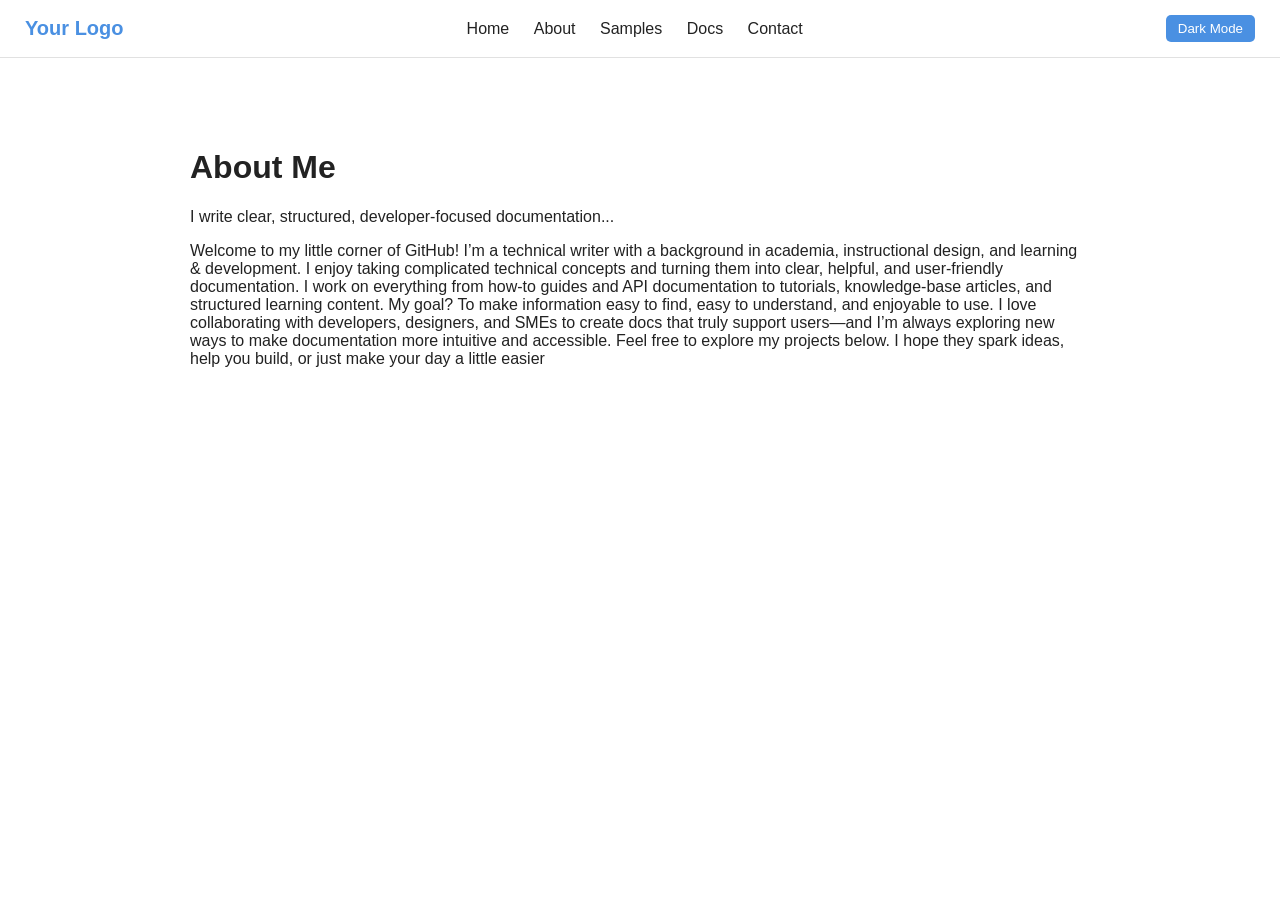
==== about.html @ 479ef6aa "Update about.html" ====
<!DOCTYPE html>
<html>
<head>
  <title>About Me</title>
  <link rel="stylesheet" href="assets/style.css">
  <script src="assets/script.js"></script>
</head>

<body>
  <nav>
    <div class="logo">Your Logo</div>
    <div class="links">
      <a href="index.html">Home</a>
      <a href="about.html">About</a>
      <a href="samples.html">Samples</a>
      <a href="docs.html">Docs</a>
      <a href="contact.html">Contact</a>
    </div>
    <button class="toggle-btn" onclick="toggleMode()">Dark Mode</button>
  </nav>

  <div class="container">
    <h1>About Me</h1>
    <p>I write clear, structured, developer-focused documentation...</p>
    <p>Welcome to my little corner of GitHub! I’m a technical writer with a background in academia, instructional design, and learning & development. I enjoy taking complicated technical concepts and turning them into clear, helpful, and user‑friendly documentation.

I work on everything from how‑to guides and API documentation to tutorials, knowledge‑base articles, and structured learning content.

My goal? To make information easy to find, easy to understand, and enjoyable to use.

I love collaborating with developers, designers, and SMEs to create docs that truly support users—and I’m always exploring new ways to make documentation more intuitive and accessible. Feel free to explore my projects below. I hope they spark ideas, help you build, or just make your day a little easier</p>
  </div>
</body>
</html>
---- assets/style.css ----
/* ---------- GLOBAL ---------- */

:root {
  --bg: #ffffff;
  --text: #222222;
  --card-bg: #f9f9f9;
  --accent: #4a90e2;
  --nav-bg: #ffffff;
}

.dark {
  --bg: #181818;
  --text: #f5f5f5;
  --card-bg: #212121;
  --nav-bg: #202020;
}

body {
  margin: 0;
  font-family: Arial, sans-serif;
  background: var(--bg);
  color: var(--text);
  transition: background 0.3s, color 0.3s;
}

/* ---------- NAVIGATION ---------- */

nav {
  background: var(--nav-bg);
  padding: 15px 25px;
  border-bottom: 1px solid #e1e1e1;
  display: flex;
  align-items: center;
  justify-content: space-between;
}

nav .links a {
  margin-right: 20px;
  text-decoration: none;
  color: var(--text);
  font-size: 16px;
}

nav .links a:hover {
  color: var(--accent);
}

/* ---------- LOGO ---------- */

.logo {
  font-size: 20px;
  font-weight: bold;
  color: var(--accent);
}

/* ---------- TOGGLE ---------- */

.toggle-btn {
  padding: 6px 12px;
  background: var(--accent);
  border: none;
  color: #fff;
  border-radius: 5px;
  cursor: pointer;
}

/* ---------- CONTAINER ---------- */

.container {
  max-width: 900px;
  margin: 50px auto;
  padding: 20px;
  animation: fadeIn 0.6s ease;
}

@keyframes fadeIn {
  from { opacity: 0; transform: translateY(10px); }
  to { opacity: 1; transform: translateY(0); }
}

/* ---------- CARDS ---------- */

.card {
  background: var(--card-bg);
  padding: 20px;
  margin-bottom: 20px;
  border-radius: 10px;
  box-shadow: 0px 0px 8px rgba(0,0,0,0.05);
  transition: transform 0.2s ease;
}

.card:hover {
  transform: translateY(-3px);
}

/* ---------- FOOTER ---------- */

footer {
  text-align: center;
  padding: 30px;
  font-size: 14px;
  opacity: 0.7;
}
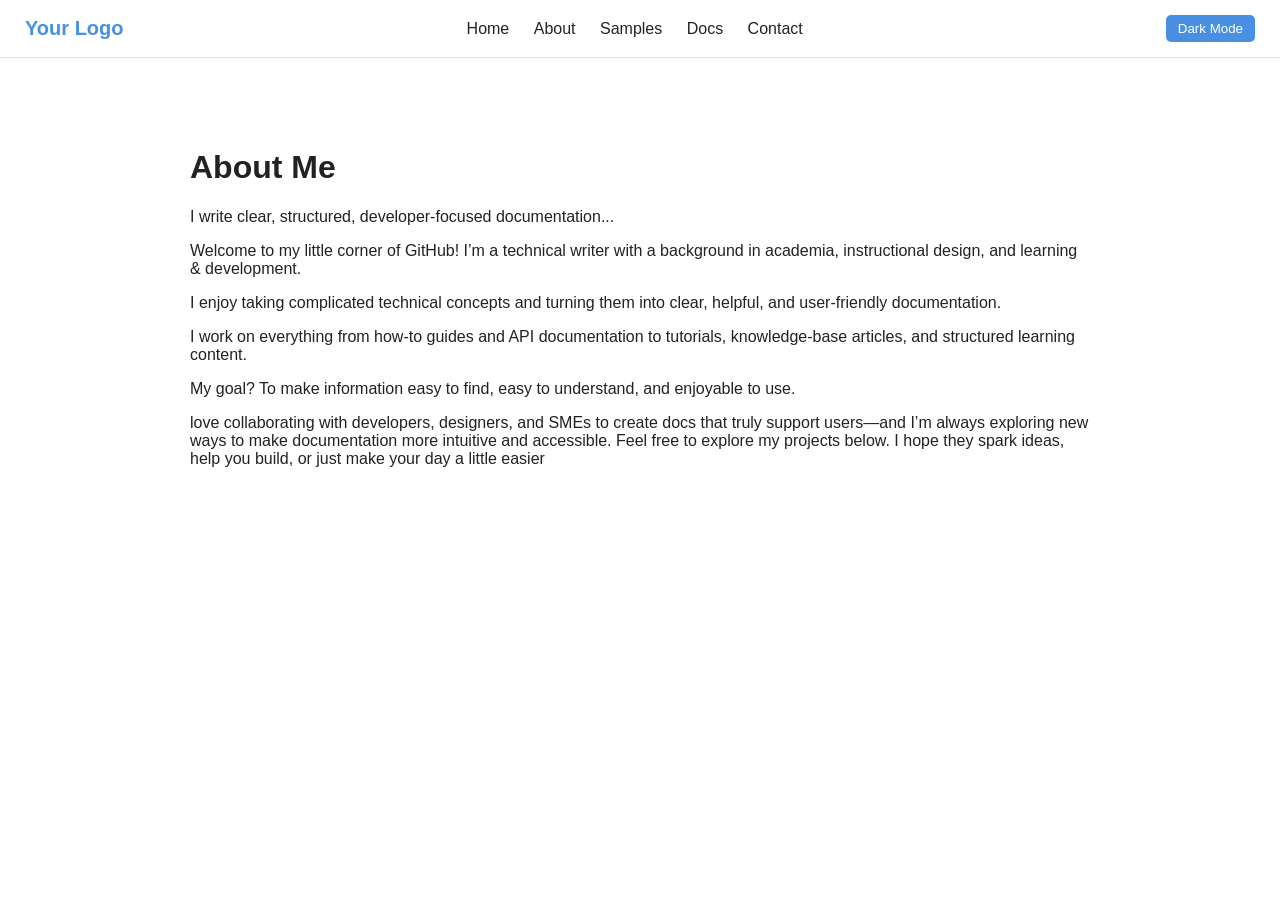
==== commit 05fb3daa: "Update about.html" ====
--- a/about.html
+++ b/about.html
@@ -22,13 +22,14 @@
   <div class="container">
     <h1>About Me</h1>
     <p>I write clear, structured, developer-focused documentation...</p>
-    <p>Welcome to my little corner of GitHub! I’m a technical writer with a background in academia, instructional design, and learning & development. I enjoy taking complicated technical concepts and turning them into clear, helpful, and user‑friendly documentation.
+    <p>Welcome to my little corner of GitHub! I’m a technical writer with a background in academia, instructional design, and learning & development.</p>
+<p>I enjoy taking complicated technical concepts and turning them into clear, helpful, and user‑friendly documentation.</p>
 
-I work on everything from how‑to guides and API documentation to tutorials, knowledge‑base articles, and structured learning content.
+<p>I work on everything from how‑to guides and API documentation to tutorials, knowledge‑base articles, and structured learning content.</p>
 
-My goal? To make information easy to find, easy to understand, and enjoyable to use.
+<p>My goal? To make information easy to find, easy to understand, and enjoyable to use.</p>
 
-I love collaborating with developers, designers, and SMEs to create docs that truly support users—and I’m always exploring new ways to make documentation more intuitive and accessible. Feel free to explore my projects below. I hope they spark ideas, help you build, or just make your day a little easier</p>
+<pI> love collaborating with developers, designers, and SMEs to create docs that truly support users—and I’m always exploring new ways to make documentation more intuitive and accessible. Feel free to explore my projects below. I hope they spark ideas, help you build, or just make your day a little easier</p>
   </div>
 </body>
 </html>
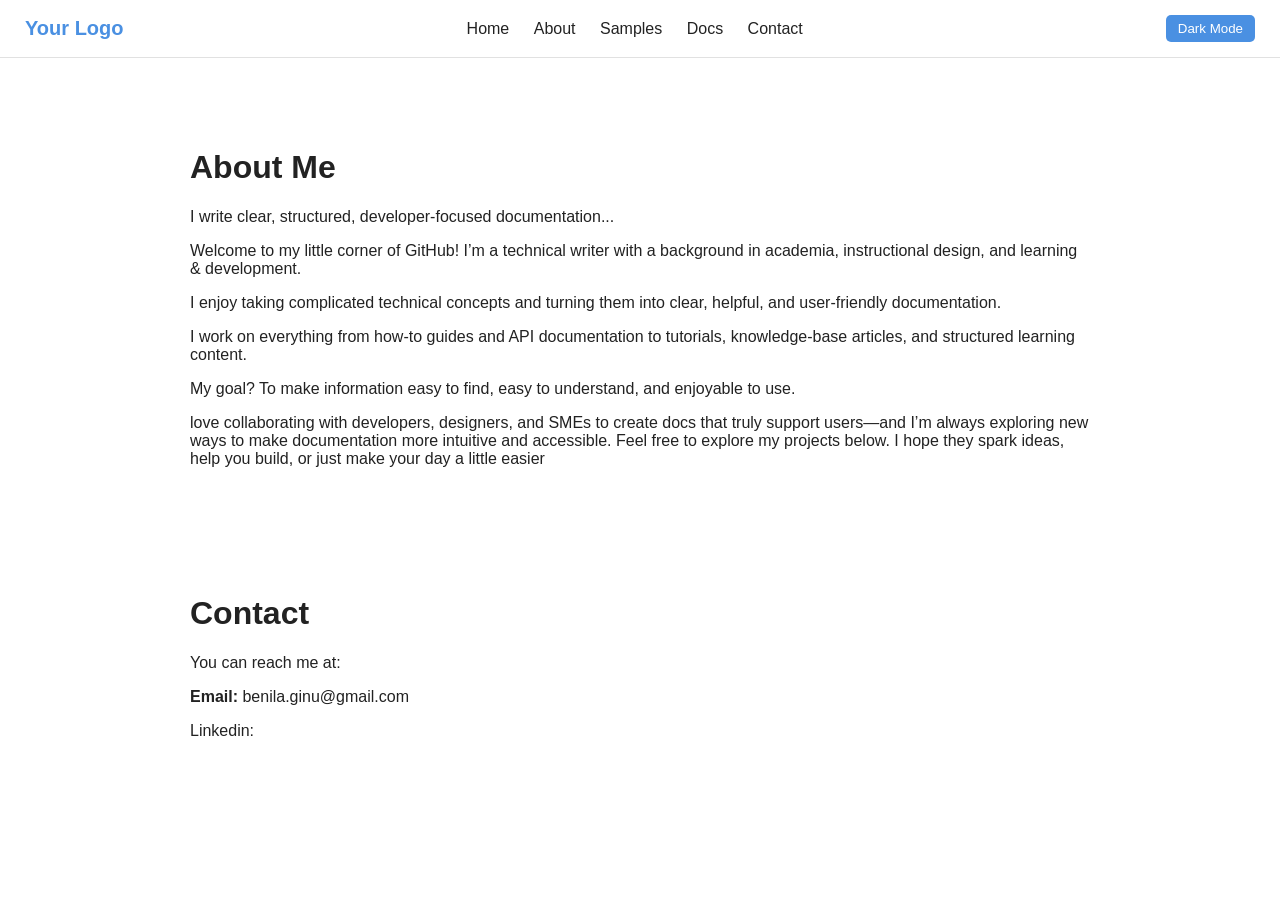
==== commit 58b6fc2d: "Update about.html" ====
--- a/about.html
+++ b/about.html
@@ -31,5 +31,13 @@
 
 <pI> love collaborating with developers, designers, and SMEs to create docs that truly support users—and I’m always exploring new ways to make documentation more intuitive and accessible. Feel free to explore my projects below. I hope they spark ideas, help you build, or just make your day a little easier</p>
   </div>
+
+  
+  <div class="container">
+    <h1>Contact</h1>
+    <p>You can reach me at:</p>
+    <p><strong>Email:</strong> benila.ginu@gmail.com</p>
+    <p<strong>Linkedin:</o>
+  </div>
 </body>
 </html>
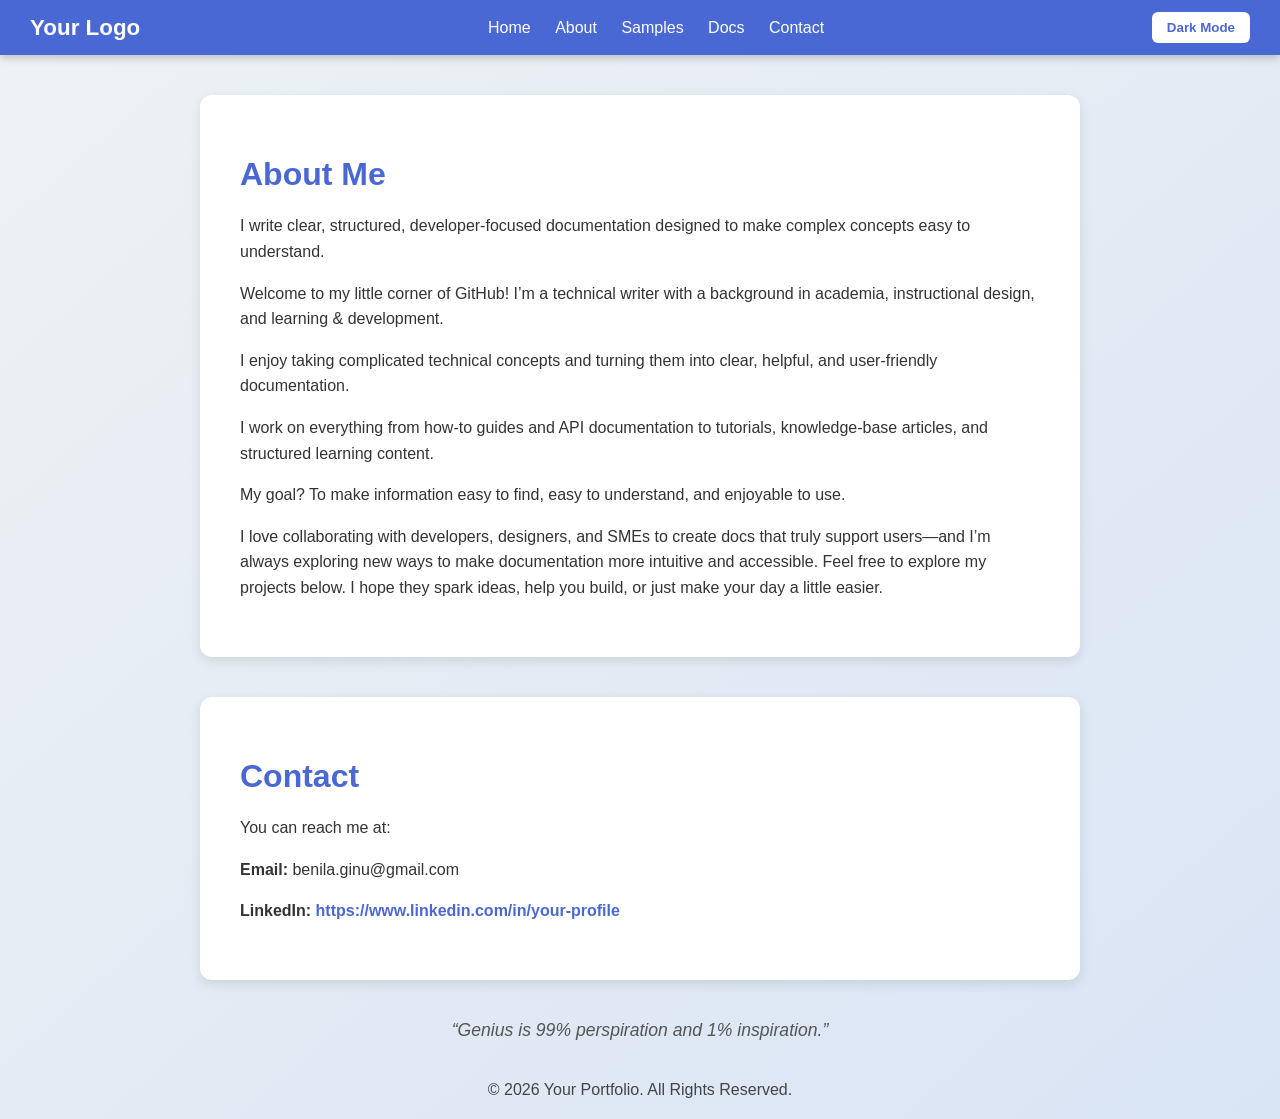
==== commit 81054bbc: "Update about.html" ====
--- a/about.html
+++ b/about.html
@@ -1,43 +1,160 @@
 <!DOCTYPE html>
-<html>
+<html lang="en">
 <head>
-  <title>About Me</title>
-  <link rel="stylesheet" href="assets/style.css">
-  <script src="assets/script.js"></script>
+    <meta charset="UTF-8">
+    <title>About Me</title>
+
+    <!-- Aesthetic Internal Styling -->
+    <style>
+        body {
+            margin: 0;
+            font-family: "Segoe UI", Arial, sans-serif;
+            background: linear-gradient(to bottom right, #eef2f3, #d9e4f5);
+            color: #333;
+        }
+
+        nav {
+            display: flex;
+            justify-content: space-between;
+            align-items: center;
+            background: #4a68d3;
+            padding: 12px 30px;
+            color: white;
+            box-shadow: 0 3px 8px rgba(0,0,0,0.2);
+            position: sticky;
+            top: 0;
+            z-index: 10;
+        }
+
+        nav .logo {
+            font-size: 1.4rem;
+            font-weight: bold;
+        }
+
+        nav .links a {
+            margin-left: 20px;
+            color: white;
+            text-decoration: none;
+            font-weight: 500;
+        }
+
+        nav .links a:hover {
+            text-decoration: underline;
+        }
+
+        nav .toggle-btn {
+            background: white;
+            border: none;
+            padding: 8px 15px;
+            border-radius: 6px;
+            cursor: pointer;
+            font-weight: 600;
+            color: #4a68d3;
+        }
+
+        .container {
+            max-width: 800px;
+            background: white;
+            margin: 40px auto;
+            padding: 40px;
+            border-radius: 12px;
+            box-shadow: 0 4px 12px rgba(0,0,0,0.1);
+        }
+
+        h1 {
+            color: #4a68d3;
+            margin-bottom: 20px;
+        }
+
+        p {
+            line-height: 1.6;
+            margin-bottom: 16px;
+        }
+
+        .contact-details p strong {
+            color: #333;
+        }
+
+        .footer-quote {
+            text-align: center;
+            margin: 40px 0 20px;
+            font-style: italic;
+            font-size: 1.1rem;
+            color: #555;
+        }
+
+        footer {
+            text-align: center;
+            padding: 20px;
+            color: #444;
+        }
+    </style>
+
+    <script>
+        // Simple Light/Dark Mode Toggle
+        function toggleMode() {
+            document.body.classList.toggle("dark-mode");
+        }
+    </script>
 </head>
 
 <body>
-  <nav>
-    <div class="logo">Your Logo</div>
-    <div class="links">
-      <a href="index.html">Home</a>
-      <a href="about.html">About</a>
-      <a href="samples.html">Samples</a>
-      <a href="docs.html">Docs</a>
-      <a href="contact.html">Contact</a>
+
+    <!-- Navigation Bar -->
+    <nav>
+        <div class="logo">Your Logo</div>
+
+        <div class="links">
+            <a href="index.html">Home</a>
+            <a href="about.html">About</a>
+            <a href="samples.html">Samples</a>
+            <a href="docs.html">Docs</a>
+            <a href="contact.html">Contact</a>
+        </div>
+
+        <button class="toggle-btn" onclick="toggleMode()">Dark Mode</button>
+    </nav>
+
+    <!-- ABOUT ME SECTION -->
+    <div class="container">
+        <h1>About Me</h1>
+
+        <p>I write clear, structured, developer-focused documentation designed to make complex concepts easy to understand.</p>
+
+        <p>Welcome to my little corner of GitHub! I’m a technical writer with a background in academia, instructional design, and learning & development.</p>
+
+        <p>I enjoy taking complicated technical concepts and turning them into clear, helpful, and user‑friendly documentation.</p>
+
+        <p>I work on everything from how‑to guides and API documentation to tutorials, knowledge‑base articles, and structured learning content.</p>
+
+        <p>My goal? To make information easy to find, easy to understand, and enjoyable to use.</p>
+
+        <p>I love collaborating with developers, designers, and SMEs to create docs that truly support users—and I’m always exploring new ways to make documentation more intuitive and accessible. Feel free to explore my projects below. I hope they spark ideas, help you build, or just make your day a little easier.</p>
     </div>
-    <button class="toggle-btn" onclick="toggleMode()">Dark Mode</button>
-  </nav>
 
-  <div class="container">
-    <h1>About Me</h1>
-    <p>I write clear, structured, developer-focused documentation...</p>
-    <p>Welcome to my little corner of GitHub! I’m a technical writer with a background in academia, instructional design, and learning & development.</p>
-<p>I enjoy taking complicated technical concepts and turning them into clear, helpful, and user‑friendly documentation.</p>
+    <!-- CONTACT SECTION -->
+    <div class="container contact-details">
+        <h1>Contact</h1>
 
-<p>I work on everything from how‑to guides and API documentation to tutorials, knowledge‑base articles, and structured learning content.</p>
+        <p>You can reach me at:</p>
 
-<p>My goal? To make information easy to find, easy to understand, and enjoyable to use.</p>
+        <p><strong>Email:</strong> benila.ginu@gmail.com</p>
 
-<pI> love collaborating with developers, designers, and SMEs to create docs that truly support users—and I’m always exploring new ways to make documentation more intuitive and accessible. Feel free to explore my projects below. I hope they spark ideas, help you build, or just make your day a little easier</p>
-  </div>
+        <p><strong>LinkedIn:</strong> 
+            <a href="#" style="color:#4a68d3; font-weight:600; text-decoration:none;">
+                https://www.linkedin.com/in/your-profile
+            </a>
+        </p>
+    </div>
 
-  
-  <div class="container">
-    <h1>Contact</h1>
-    <p>You can reach me at:</p>
-    <p><strong>Email:</strong> benila.ginu@gmail.com</p>
-    <p<strong>Linkedin:</o>
-  </div>
+    <!-- Closing Quote -->
+    <div class="footer-quote">
+        “Genius is 99% perspiration and 1% inspiration.”
+    </div>
+
+    <footer>
+        © 2026 Your Portfolio. All Rights Reserved.
+    </footer>
+
 </body>
 </html>
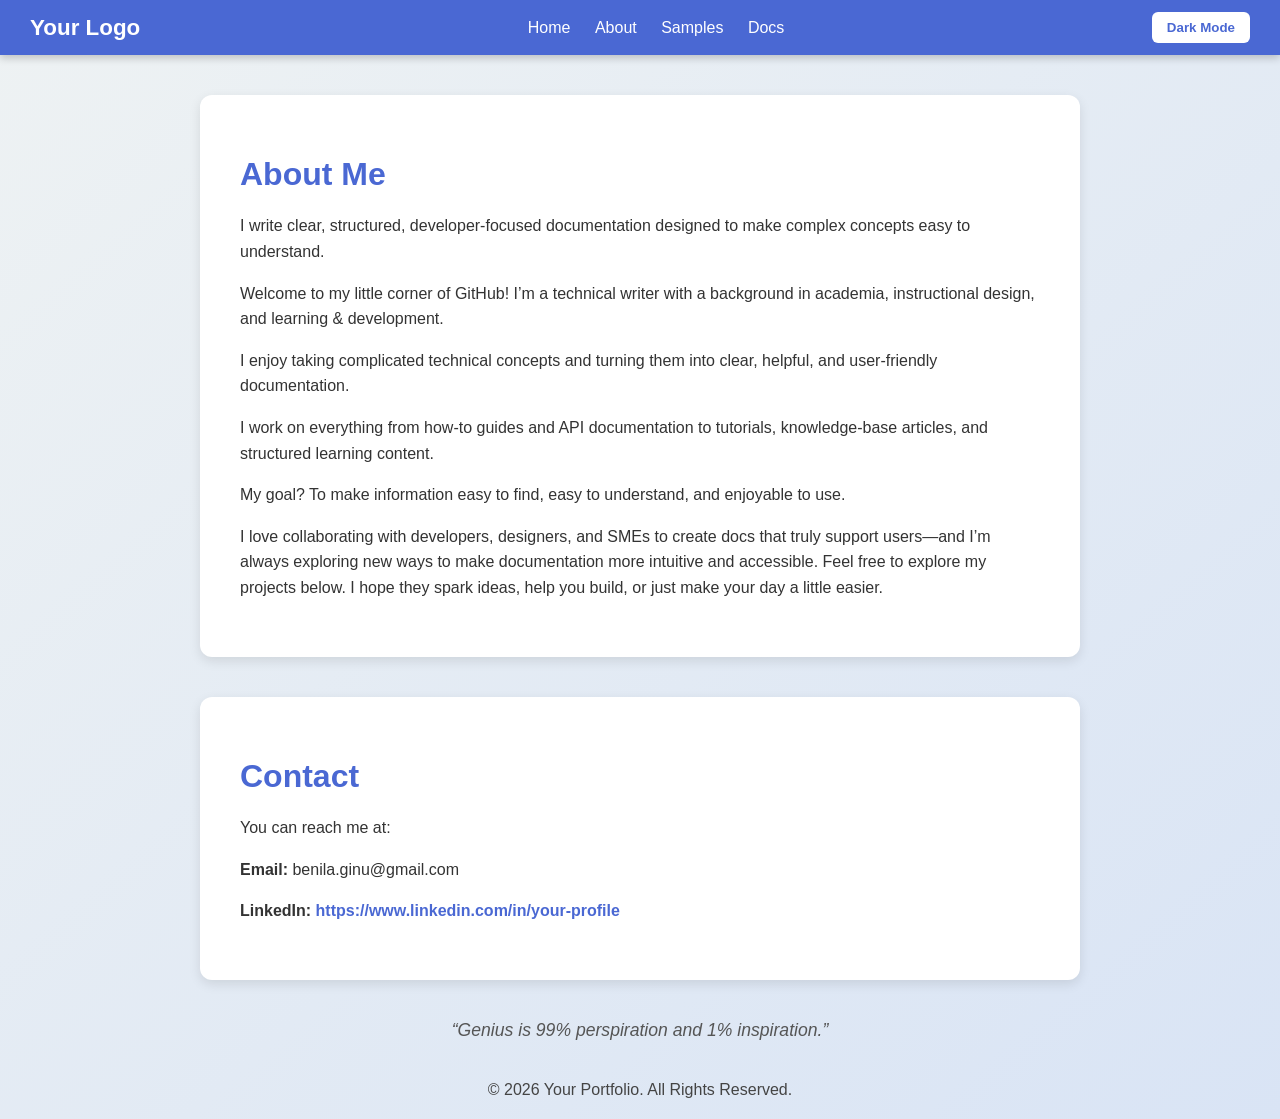
==== commit a2008b49: "Update about.html" ====
--- a/about.html
+++ b/about.html
@@ -109,7 +109,6 @@
             <a href="about.html">About</a>
             <a href="samples.html">Samples</a>
             <a href="docs.html">Docs</a>
-            <a href="contact.html">Contact</a>
         </div>
 
         <button class="toggle-btn" onclick="toggleMode()">Dark Mode</button>
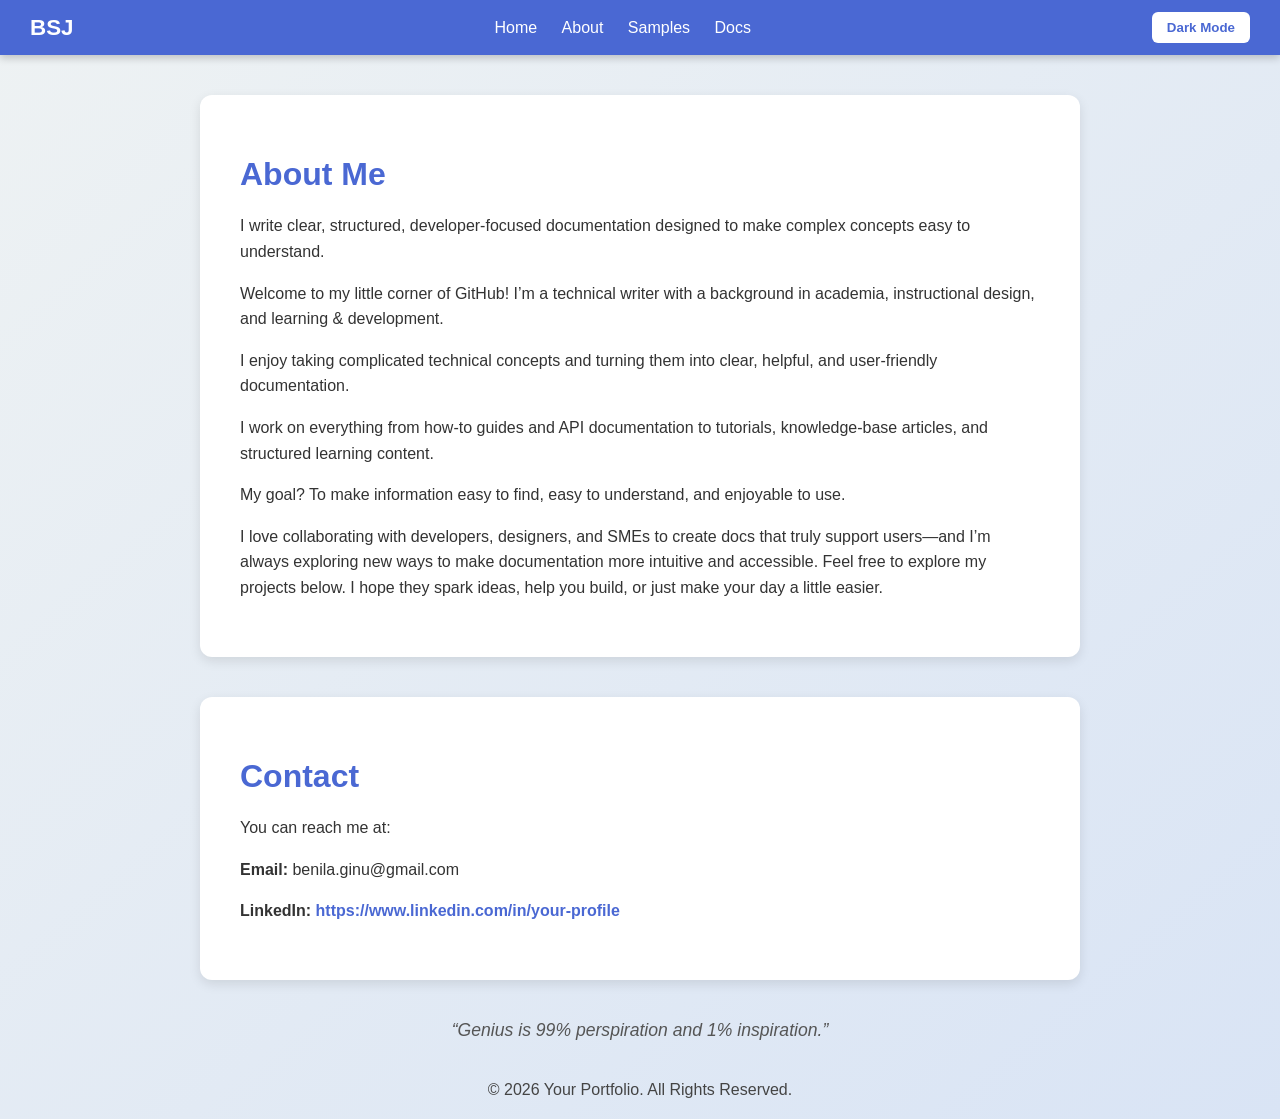
==== commit 60a150d7: "Update about.html" ====
--- a/about.html
+++ b/about.html
@@ -102,7 +102,7 @@
 
     <!-- Navigation Bar -->
     <nav>
-        <div class="logo">Your Logo</div>
+        <div class="logo">BSJ</div>
 
         <div class="links">
             <a href="index.html">Home</a>
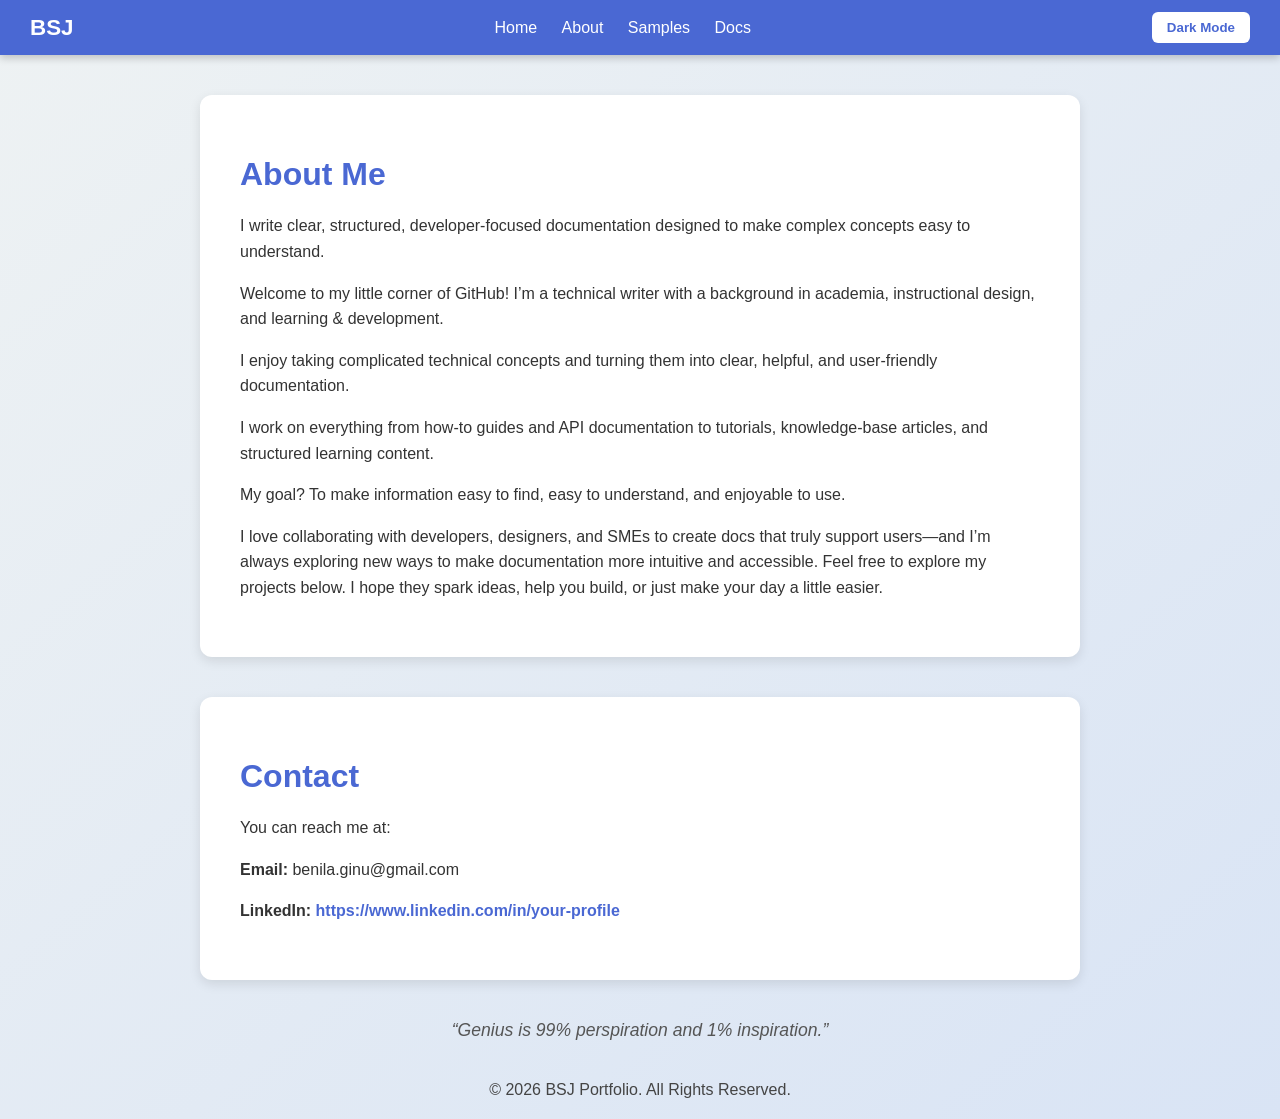
==== commit 68f3a8b9: "Update about.html" ====
--- a/about.html
+++ b/about.html
@@ -152,7 +152,7 @@
     </div>
 
     <footer>
-        © 2026 Your Portfolio. All Rights Reserved.
+        © 2026 BSJ Portfolio. All Rights Reserved.
     </footer>
 
 </body>
